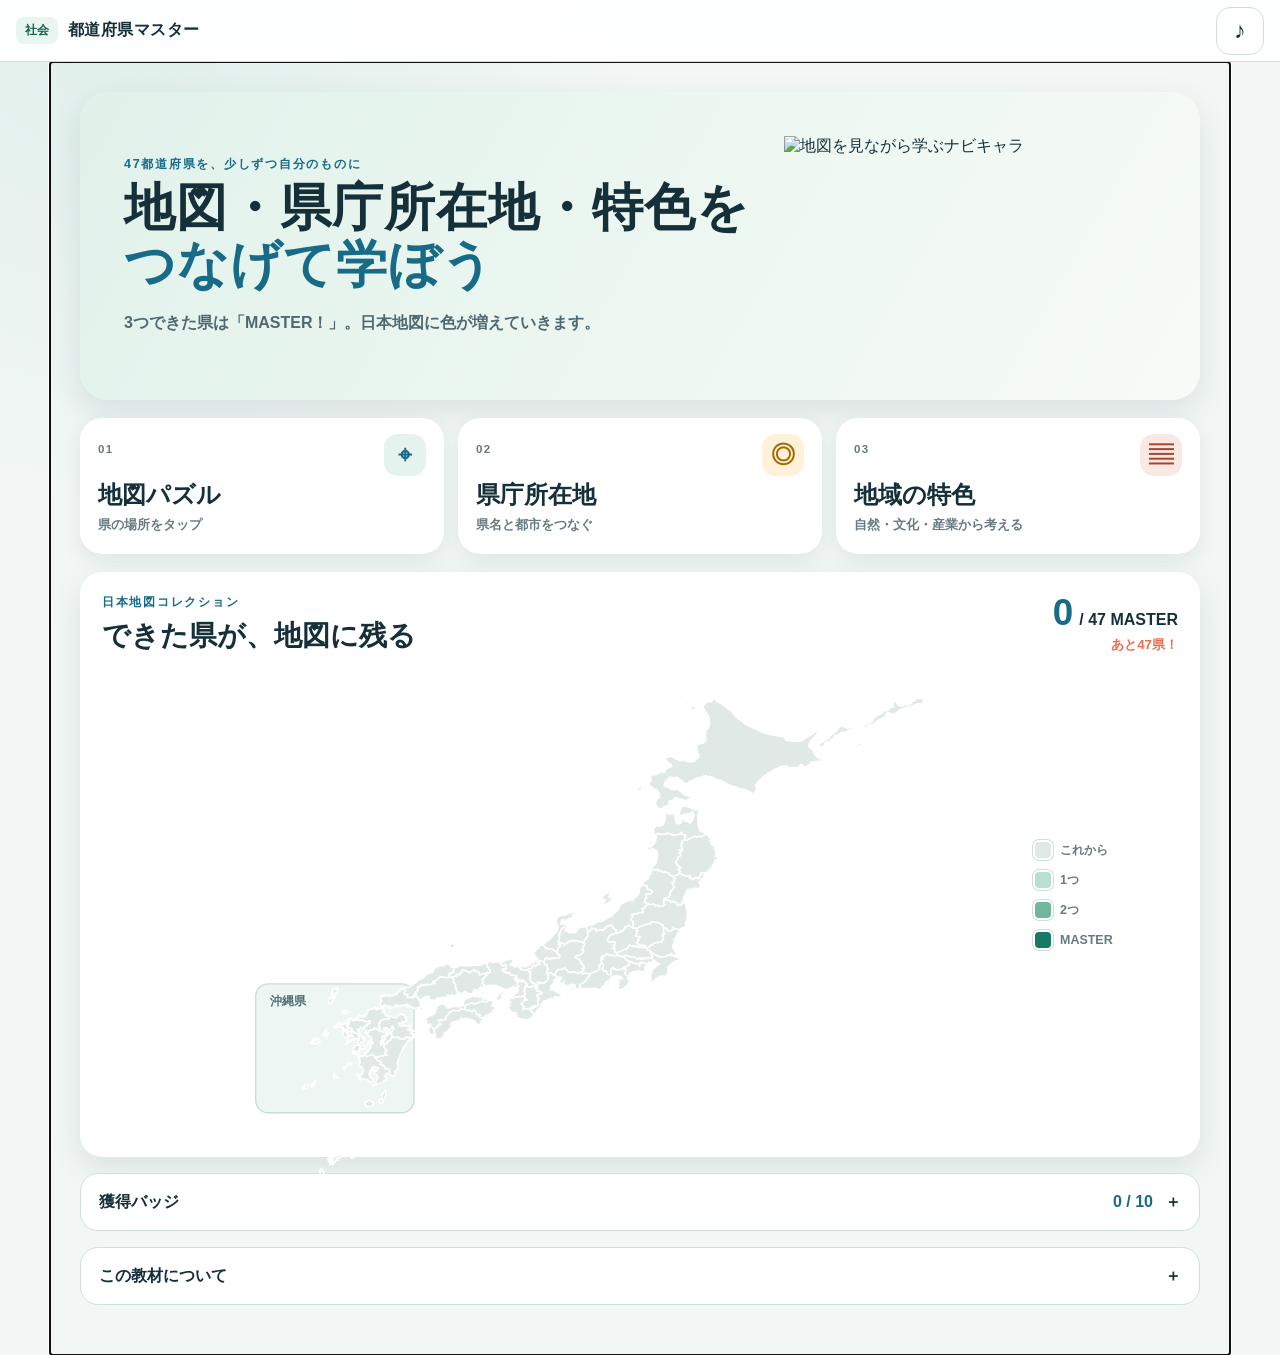
==== index.html @ 00560c6f "Build 都道府県マスター learning app" ====
<!doctype html>
<html lang="ja">
<head>
  <meta charset="utf-8">
  <meta name="viewport" content="width=device-width,initial-scale=1,viewport-fit=cover">
  <meta name="theme-color" content="#176b87">
  <meta name="description" content="地図・県庁所在地・地域の特色から47都道府県を学ぶ、小学生向け社会科学習アプリ">
  <title>都道府県マスター</title>
  <link rel="stylesheet" href="https://tt-sensei.github.io/edu-effects/css/edu-effects-library.css">
  <link rel="stylesheet" href="style.css">
</head>
<body>
  <div id="app" class="app-shell" aria-busy="true">
    <header class="app-header">
      <button id="homeButton" class="icon-button" type="button" aria-label="ホームへ戻る" hidden>⌂</button>
      <div class="brand">
        <span class="brand-kicker">社会</span>
        <span class="brand-title">都道府県マスター</span>
      </div>
      <button id="soundButton" class="icon-button sound-button" type="button" aria-pressed="true" aria-label="音を消す">♪</button>
    </header>

    <main id="main" tabindex="-1">
      <section id="loadingScreen" class="screen is-active loading-screen" aria-live="polite">
        <div class="loader" aria-hidden="true"></div>
        <p>日本地図を用意しています…</p>
      </section>

      <section id="homeScreen" class="screen home-screen" hidden>
        <div class="home-intro">
          <div>
            <p class="eyebrow">47都道府県を、少しずつ自分のものに</p>
            <h1>地図・県庁所在地・特色を<br><span>つなげて学ぼう</span></h1>
            <p class="intro-copy">3つできた県は「MASTER！」。日本地図に色が増えていきます。</p>
          </div>
          <img class="home-navi" src="https://tt-sensei.github.io/navi-character-/assets/web/groups/learning/group-learning-social-map.webp" alt="地図を見ながら学ぶナビキャラ">
        </div>

        <div class="mode-grid" aria-label="学習モード">
          <button class="mode-card mode-map" type="button" data-mode="map">
            <span class="mode-number">01</span><span class="mode-icon" aria-hidden="true">⌖</span>
            <strong>地図パズル</strong><small>県の場所をタップ</small>
          </button>
          <button class="mode-card mode-capital" type="button" data-mode="capital">
            <span class="mode-number">02</span><span class="mode-icon" aria-hidden="true">◎</span>
            <strong>県庁所在地</strong><small>県名と都市をつなぐ</small>
          </button>
          <button class="mode-card mode-feature" type="button" data-mode="feature">
            <span class="mode-number">03</span><span class="mode-icon" aria-hidden="true">▤</span>
            <strong>地域の特色</strong><small>自然・文化・産業から考える</small>
          </button>
        </div>

        <section class="collection-card" aria-labelledby="collectionTitle">
          <div class="collection-heading">
            <div><p class="eyebrow">日本地図コレクション</p><h2 id="collectionTitle">できた県が、地図に残る</h2></div>
            <div class="master-counter"><strong id="masterCount">0</strong><span>/ 47 MASTER</span><small id="remainingCount">あと47県！</small></div>
          </div>
          <div class="collection-body">
            <div id="collectionMap" class="map-host collection-map" aria-label="都道府県の習熟地図"></div>
            <div class="legend" aria-label="習熟度の色分け">
              <span><i class="level-0"></i>これから</span><span><i class="level-1"></i>1つ</span><span><i class="level-2"></i>2つ</span><span><i class="level-3"></i>MASTER</span>
            </div>
          </div>
        </section>

        <details class="badge-panel">
          <summary><span>獲得バッジ</span><strong id="badgeSummary">0 / 10</strong></summary>
          <div id="badgeGrid" class="badge-grid"></div>
        </details>

        <details class="teacher-note">
          <summary>この教材について</summary>
          <p>地方区分は「北海道・東北／関東／中部／近畿／中国・四国／九州・沖縄」の6区分です。東日本は北海道・東北、関東、中部、西日本は近畿、中国・四国、九州・沖縄として統一しています。</p>
          <p>特色問題は、小学校社会科につながる地理・自然・歴史・文化・産業を中心にしています。年度で変わる順位や雑学は扱いません。</p>
        </details>
      </section>

      <section id="setupScreen" class="screen setup-screen" hidden>
        <div class="setup-title">
          <div><p class="eyebrow">チャレンジをえらぶ</p><h1 id="setupModeTitle">地図パズル</h1><p id="setupModeDescription"></p></div>
          <img id="setupNavi" src="https://tt-sensei.github.io/navi-character-/assets/web/groups/learning/group-learning-pair-map.webp" alt="地図を調べるナビキャラ">
        </div>
        <div class="setup-layout">
          <fieldset class="option-group">
            <legend>① はんい</legend>
            <div class="scope-grid">
              <button type="button" class="select-button is-selected" data-scope="全国">全国</button>
              <button type="button" class="select-button" data-scope="東日本">東日本</button>
              <button type="button" class="select-button" data-scope="西日本">西日本</button>
              <button type="button" class="select-button" data-scope="地方">地方モード</button>
            </div>
            <div id="regionGrid" class="region-grid" hidden></div>
          </fieldset>
          <fieldset class="option-group">
            <legend>② 問題数</legend>
            <div class="count-grid">
              <button type="button" class="select-button is-selected" data-count="10"><strong>10問</strong><small>さくっと挑戦</small></button>
              <button type="button" class="select-button" data-count="all"><strong>全部</strong><small id="allCountLabel">47問</small></button>
            </div>
          </fieldset>
        </div>
        <button id="startButton" class="primary-button" type="button">この内容ではじめる <span>›</span></button>
      </section>

      <section id="quizScreen" class="screen quiz-screen" hidden>
        <div class="quiz-status">
          <span id="quizModeLabel" class="quiz-mode-label">地図パズル</span>
          <div class="progress-track" aria-label="問題の進み具合"><i id="progressBar"></i></div>
          <strong id="progressText">1 / 10</strong>
        </div>
        <div class="quiz-main">
          <div class="question-panel">
            <p id="questionKicker" class="question-kicker">地図をタップ</p>
            <h1 id="questionText">茨城県はどこ？</h1>
            <p id="questionSubtext" class="question-subtext"></p>
            <div id="feedback" class="feedback" role="status" aria-live="polite">
              <img id="feedbackNavi" alt="" hidden><strong id="feedbackText">地図をよく見てみよう</strong>
            </div>
          </div>
          <div id="answerArea" class="answer-area">
            <div id="quizMap" class="map-host quiz-map"></div>
            <div id="choiceGrid" class="choice-grid" hidden></div>
          </div>
        </div>
      </section>

      <section id="resultScreen" class="screen result-screen" hidden>
        <img class="result-navi" src="https://tt-sensei.github.io/navi-character-/assets/web/groups/group-celebration.webp" alt="学習の達成を喜ぶナビキャラ">
        <p class="eyebrow">CHALLENGE COMPLETE</p>
        <h1>チャレンジ完了！</h1>
        <div class="result-score"><strong id="resultCorrect">0</strong><span>/ <b id="resultTotal">10</b> 問を1回で正解</span></div>
        <p id="resultMessage">日本地図に、新しい色が増えました。</p>
        <div id="newMasterList" class="new-master-list"></div>
        <div class="result-actions">
          <button id="retryButton" class="secondary-button" type="button">同じ内容でもう一度</button>
          <button id="resultHomeButton" class="primary-button" type="button">ホームへ</button>
        </div>
      </section>
    </main>

    <div id="toast" class="toast" role="status" aria-live="polite" hidden></div>
    <noscript>この教材を使うにはJavaScriptを有効にしてください。</noscript>
  </div>
  <script type="module" src="app.js"></script>
</body>
</html>
---- style.css ----
:root{
  --ink:#16303a;--muted:#667b82;--paper:#fff;--canvas:#f2f7f5;--line:#cfe0dc;
  --teal:#176b87;--teal-dark:#0d526c;--green:#4c956c;--yellow:#f2c14e;--coral:#e66f51;
  --shadow:0 12px 32px rgba(24,68,75,.11);--radius:22px;--tap:48px;
  font-family:"Hiragino Kaku Gothic ProN","Yu Gothic",Meiryo,sans-serif;color:var(--ink);
}
*{box-sizing:border-box}
html{background:var(--canvas)}
body{margin:0;min-height:100dvh;background:
  radial-gradient(circle at 10% 0,rgba(90,180,159,.12),transparent 32rem),var(--canvas)}
button{font:inherit;color:inherit}
button:focus-visible,summary:focus-visible,[tabindex="0"]:focus-visible{outline:4px solid #ffc857;outline-offset:3px}
button{-webkit-tap-highlight-color:transparent}
[hidden]{display:none!important}
.app-shell{min-height:100dvh}
.app-header{height:62px;display:flex;align-items:center;gap:12px;padding:8px max(16px,env(safe-area-inset-left));background:rgba(255,255,255,.92);border-bottom:1px solid var(--line);position:sticky;top:0;z-index:20;backdrop-filter:blur(10px)}
.brand{display:flex;align-items:center;gap:10px;min-width:0;margin-right:auto}
.brand-kicker{background:#e9f5f1;color:#16614e;font-weight:900;padding:5px 9px;border-radius:8px;font-size:.78rem}
.brand-title{font-weight:900;letter-spacing:.03em;white-space:nowrap}
.icon-button{width:var(--tap);height:var(--tap);border:1px solid var(--line);border-radius:14px;background:#fff;font-size:1.45rem;font-weight:900;cursor:pointer}
.sound-button[aria-pressed="false"]{color:#87979b;background:#edf1f0;text-decoration:line-through}
main{width:min(1180px,100%);margin:auto}
.screen{padding:clamp(16px,2.4vw,30px)}
.loading-screen{min-height:calc(100dvh - 62px);display:grid;place-content:center;text-align:center;color:var(--muted)}
.loader{width:54px;height:54px;border:6px solid #dceae6;border-top-color:var(--teal);border-radius:50%;animation:spin .8s linear infinite;margin:auto}
@keyframes spin{to{transform:rotate(360deg)}}
.eyebrow{margin:0 0 6px;color:var(--teal);font-size:.78rem;font-weight:900;letter-spacing:.14em;text-transform:uppercase}
.home-intro{display:grid;grid-template-columns:1fr minmax(230px,36%);min-height:220px;align-items:center;border-radius:28px;padding:clamp(22px,4vw,44px);background:linear-gradient(120deg,#e1f2eb,#f7fbf7);box-shadow:var(--shadow);overflow:hidden}
.home-intro h1,.setup-title h1{margin:0;font-size:clamp(2rem,4vw,3.55rem);line-height:1.12;letter-spacing:.02em}
.home-intro h1 span{color:var(--teal)}
.intro-copy{font-weight:700;color:#506970;line-height:1.7;margin:15px 0 0}
.home-navi{width:100%;height:220px;object-fit:contain;align-self:end}
.mode-grid{display:grid;grid-template-columns:repeat(3,1fr);gap:14px;margin:18px 0}
.mode-card{min-height:136px;border:0;border-radius:var(--radius);padding:18px;text-align:left;background:#fff;box-shadow:0 7px 20px rgba(22,61,69,.09);position:relative;cursor:pointer;transition:transform .16s,box-shadow .16s}
.mode-card:hover{transform:translateY(-3px);box-shadow:var(--shadow)}
.mode-card:active{transform:translateY(0)}
.mode-number{font-size:.72rem;font-weight:900;color:var(--muted);letter-spacing:.12em}
.mode-icon{position:absolute;right:18px;top:16px;width:42px;height:42px;display:grid;place-items:center;border-radius:14px;background:#e5f3ef;color:var(--teal);font-size:1.5rem;font-weight:900}
.mode-card strong,.mode-card small{display:block}
.mode-card strong{font-size:clamp(1.15rem,2vw,1.5rem);margin-top:22px}
.mode-card small{margin-top:5px;color:var(--muted);font-weight:700}
.mode-capital .mode-icon{background:#fff2d8;color:#a56700}.mode-feature .mode-icon{background:#fae8e2;color:#a9432b}
.collection-card{background:#fff;border-radius:var(--radius);padding:22px;box-shadow:var(--shadow)}
.collection-heading{display:flex;align-items:center;justify-content:space-between;gap:16px}
.collection-heading h2{margin:0;font-size:clamp(1.25rem,2.2vw,1.75rem)}
.master-counter{text-align:right;display:grid;grid-template-columns:auto auto;align-items:baseline;column-gap:6px}
.master-counter strong{font-size:2.3rem;color:var(--teal);line-height:1}.master-counter span{font-weight:900}.master-counter small{grid-column:1/-1;margin-top:4px;color:var(--coral);font-weight:900}
.collection-body{display:grid;grid-template-columns:minmax(0,1fr) 145px;gap:12px;align-items:center}
.map-host{min-width:0}.map-host svg{display:block;width:100%;height:100%;overflow:visible}
.collection-map{height:clamp(280px,42vw,480px)}
.japan-map .prefecture{stroke:#fff;stroke-width:1.5;vector-effect:non-scaling-stroke;transition:fill .2s,transform .2s,opacity .2s;transform-box:fill-box;transform-origin:center}
.japan-map .level-0{fill:#e1e9e7}.japan-map .level-1{fill:#b9dfd1}.japan-map .level-2{fill:#72b69b}.japan-map .level-3{fill:#167a65}
.japan-map .map-bg{fill:#edf6f3;stroke:#c6ddd7;stroke-width:1.5}.japan-map .inset-label{font-size:14px;font-weight:900;fill:#4f7076}
.legend{display:flex;flex-direction:column;gap:10px;font-size:.78rem;font-weight:800;color:var(--muted)}
.legend span{display:flex;align-items:center;gap:7px}.legend i{width:20px;height:20px;border-radius:6px;border:2px solid #fff;box-shadow:0 0 0 1px var(--line)}
.legend .level-0{background:#e1e9e7}.legend .level-1{background:#b9dfd1}.legend .level-2{background:#72b69b}.legend .level-3{background:#167a65}
.badge-panel,.teacher-note{background:#fff;border:1px solid var(--line);border-radius:18px;margin-top:16px;overflow:hidden}
.badge-panel summary,.teacher-note summary{min-height:56px;display:flex;align-items:center;justify-content:space-between;padding:12px 18px;cursor:pointer;font-weight:900;list-style:none}.badge-panel summary::-webkit-details-marker,.teacher-note summary::-webkit-details-marker{display:none}
.badge-panel summary:after,.teacher-note summary:after{content:"＋";margin-left:12px}.badge-panel[open] summary:after,.teacher-note[open] summary:after{content:"−"}
.badge-panel summary strong{margin-left:auto;color:var(--teal)}
.badge-grid{display:grid;grid-template-columns:repeat(5,1fr);gap:12px;padding:0 18px 18px}
.badge-item{text-align:center;position:relative;border-radius:14px;padding:10px 5px;background:#f3f7f6}.badge-item img{width:70px;height:70px;object-fit:contain}.badge-item:not(.is-earned) img{filter:grayscale(1);opacity:.22}.badge-item strong{display:block;font-size:.78rem}.badge-item small{display:block;color:var(--muted);font-size:.68rem;margin-top:2px}.badge-item.is-earned{background:#fff6d8;box-shadow:inset 0 0 0 2px #efd27a}
.teacher-note{margin-bottom:20px}.teacher-note p{padding:0 18px;margin:0 0 13px;color:var(--muted);font-size:.88rem;line-height:1.7}
.setup-screen{max-width:980px;margin:auto}
.setup-title{display:grid;grid-template-columns:1fr 240px;align-items:center;background:#fff;padding:25px 30px;border-radius:var(--radius);box-shadow:var(--shadow)}
.setup-title p:last-child{color:var(--muted);font-weight:700}.setup-title img{width:100%;height:150px;object-fit:contain}
.setup-layout{display:grid;grid-template-columns:1.2fr .8fr;gap:16px;margin-top:16px}
.option-group{margin:0;border:1px solid var(--line);border-radius:var(--radius);background:#fff;padding:18px;min-width:0}.option-group legend{font-weight:900;padding:0 8px;color:var(--teal)}
.scope-grid,.count-grid{display:grid;gap:10px}.scope-grid{grid-template-columns:repeat(2,1fr)}.count-grid{grid-template-columns:1fr}
.select-button{min-height:58px;border:2px solid var(--line);border-radius:15px;background:#fff;font-weight:900;cursor:pointer;padding:10px}.select-button:hover{border-color:#78aa9d}.select-button.is-selected{color:#fff;background:var(--teal);border-color:var(--teal);box-shadow:0 5px 0 var(--teal-dark)}
.select-button small,.select-button strong{display:block}.select-button small{font-size:.72rem;margin-top:3px;opacity:.82}
.region-grid{display:grid;grid-template-columns:repeat(3,1fr);gap:7px;margin-top:12px;padding-top:12px;border-top:1px dashed var(--line)}.region-grid .select-button{min-height:48px;font-size:.78rem}
.primary-button,.secondary-button{border-radius:17px;min-height:58px;padding:12px 24px;font-weight:900;font-size:1.05rem;cursor:pointer}
.primary-button{border:0;background:var(--teal);color:#fff;box-shadow:0 6px 0 var(--teal-dark)}.primary-button:active{transform:translateY(3px);box-shadow:0 3px 0 var(--teal-dark)}.primary-button span{font-size:1.5em;margin-left:10px}
.secondary-button{border:2px solid var(--line);background:#fff}
#startButton{display:block;width:min(420px,100%);margin:22px auto 8px}
.quiz-screen{height:calc(100dvh - 62px);padding:12px 18px;display:flex;flex-direction:column;overflow:hidden}
.quiz-status{height:46px;display:grid;grid-template-columns:auto minmax(100px,1fr) auto;gap:12px;align-items:center}
.quiz-mode-label{font-weight:900;color:var(--teal);font-size:.82rem}.progress-track{height:10px;background:#dce8e5;border-radius:10px;overflow:hidden}.progress-track i{display:block;height:100%;width:0;background:linear-gradient(90deg,#48a78b,#f2c14e);border-radius:inherit;transition:width .25s}.quiz-status strong{font-variant-numeric:tabular-nums}
.quiz-main{min-height:0;flex:1;display:grid;grid-template-columns:minmax(260px,34%) 1fr;gap:14px}
.question-panel{background:#fff;border-radius:var(--radius);padding:clamp(18px,2.5vw,30px);display:flex;flex-direction:column;box-shadow:var(--shadow);min-height:0}
.question-kicker{color:var(--teal);font-weight:900;margin:0 0 8px}.question-panel h1{font-size:clamp(1.55rem,3vw,2.55rem);line-height:1.35;margin:0;overflow-wrap:anywhere}.question-subtext{color:var(--muted);font-weight:700;line-height:1.55}
.feedback{margin-top:auto;min-height:76px;border-radius:17px;background:#eff6f4;padding:10px 13px;display:flex;align-items:center;gap:10px;color:#48656b}.feedback img{width:58px;height:58px;object-fit:contain}.feedback.is-correct{background:#e1f5e7;color:#176440}.feedback.is-wrong{background:#fff0e9;color:#a34730}.feedback.is-hint{background:#fff6d7;color:#7b5900}
.answer-area{min-width:0;min-height:0;background:#fff;border-radius:var(--radius);box-shadow:var(--shadow);display:grid;place-items:center;padding:8px;position:relative;overflow:hidden}
.quiz-map{width:100%;height:100%;min-height:380px}.quiz-map .prefecture{fill:#b7d6d0;cursor:pointer;stroke:#fff;stroke-width:1.8;vector-effect:non-scaling-stroke;transform-box:fill-box;transform-origin:center}.quiz-map .prefecture.is-outside{fill:#e5ecea;opacity:.55}.quiz-map .prefecture:hover,.quiz-map .prefecture:focus-visible{fill:#76b9a4}.quiz-map .prefecture.is-wrong{fill:#e89b89;animation:shake .28s}.quiz-map .prefecture.is-hint{fill:#f4c84d;animation:pulse 1s ease-in-out infinite}.quiz-map .prefecture.is-correct{fill:#2d9d78;animation:pop .38s ease-out}
.choice-grid{width:min(760px,94%);display:grid;grid-template-columns:repeat(2,1fr);gap:14px}.choice-button{min-height:90px;border:3px solid #d2e2de;background:#fff;border-radius:18px;padding:14px;font-size:clamp(1.05rem,2.2vw,1.45rem);font-weight:900;cursor:pointer;box-shadow:0 5px 0 #d2e2de}.choice-button:hover{border-color:#68a997}.choice-button:active{transform:translateY(3px);box-shadow:0 2px 0 #d2e2de}.choice-button.is-wrong{border-color:#db806a;background:#fff1ed;color:#9a3e29;animation:shake .28s}.choice-button.is-hint{border-color:#e0b631;background:#fff8d7;animation:pulse 1s ease-in-out infinite}.choice-button.is-correct{border-color:#328f6c;background:#e5f6eb;color:#176440;animation:pop .35s}
@keyframes shake{25%{transform:translateX(-5px)}75%{transform:translateX(5px)}}@keyframes pulse{50%{filter:brightness(1.08);transform:scale(1.025)}}@keyframes pop{50%{transform:translateY(-7px) scale(1.035)}}
.result-screen{text-align:center;max-width:760px;margin:auto;padding-top:20px}.result-navi{height:min(25dvh,210px);max-width:100%;object-fit:contain}.result-screen h1{font-size:clamp(2rem,5vw,3.5rem);margin:3px}.result-score{display:flex;justify-content:center;align-items:baseline;gap:8px;margin:10px}.result-score strong{font-size:4rem;color:var(--teal);line-height:1}.result-score span{font-size:1.2rem;font-weight:900}.result-screen>p:not(.eyebrow){color:var(--muted);font-weight:700}.new-master-list{display:flex;justify-content:center;gap:7px;flex-wrap:wrap}.master-chip{padding:7px 11px;background:#e0f2eb;color:#176440;border-radius:999px;font-weight:900}.result-actions{display:flex;justify-content:center;gap:12px;margin-top:20px}.result-actions button{min-width:210px}
.toast{position:fixed;z-index:100;left:50%;bottom:max(20px,env(safe-area-inset-bottom));transform:translateX(-50%);width:min(440px,calc(100% - 30px));background:#173a42;color:#fff;border-radius:18px;padding:15px 18px;text-align:center;font-weight:900;box-shadow:0 14px 40px rgba(0,0,0,.25);animation:toast-in .28s ease-out}@keyframes toast-in{from{opacity:0;transform:translate(-50%,10px)}}
@media (max-width:760px){
  .app-header{height:58px}.screen{padding:13px}.home-intro{grid-template-columns:1fr;padding:22px}.home-intro h1{font-size:2rem}.home-navi{height:150px}.mode-grid{grid-template-columns:1fr}.mode-card{min-height:105px}.mode-card strong{margin-top:11px}.collection-heading{align-items:flex-start}.collection-body{grid-template-columns:1fr}.collection-map{height:330px}.legend{flex-direction:row;flex-wrap:wrap;justify-content:center}.badge-grid{grid-template-columns:repeat(2,1fr)}
  .setup-title{grid-template-columns:1fr;padding:20px}.setup-title img{height:110px}.setup-layout{grid-template-columns:1fr}.region-grid{grid-template-columns:repeat(2,1fr)}
  .quiz-screen{height:auto;min-height:calc(100dvh - 58px);overflow:visible}.quiz-main{grid-template-columns:1fr}.question-panel{min-height:190px}.feedback{margin-top:14px}.answer-area{min-height:440px}.quiz-map{height:430px;min-height:0}.choice-grid{grid-template-columns:1fr;gap:10px;padding:10px 0}.choice-button{min-height:64px}.result-actions{flex-direction:column}.result-actions button{width:100%}
}
@media (orientation:landscape) and (max-height:700px){
  .app-header{height:52px}.quiz-screen{height:calc(100dvh - 52px);padding:8px 14px}.quiz-status{height:38px}.question-panel{padding:17px}.feedback{min-height:64px}.feedback img{width:48px;height:48px}.quiz-map{min-height:300px}.choice-button{min-height:72px}.result-navi{height:125px}.result-screen{padding-top:8px}.result-score strong{font-size:3rem}
}
@media (prefers-reduced-motion:reduce){*,*::before,*::after{animation-duration:.01ms!important;animation-iteration-count:1!important;scroll-behavior:auto!important;transition-duration:.01ms!important}}
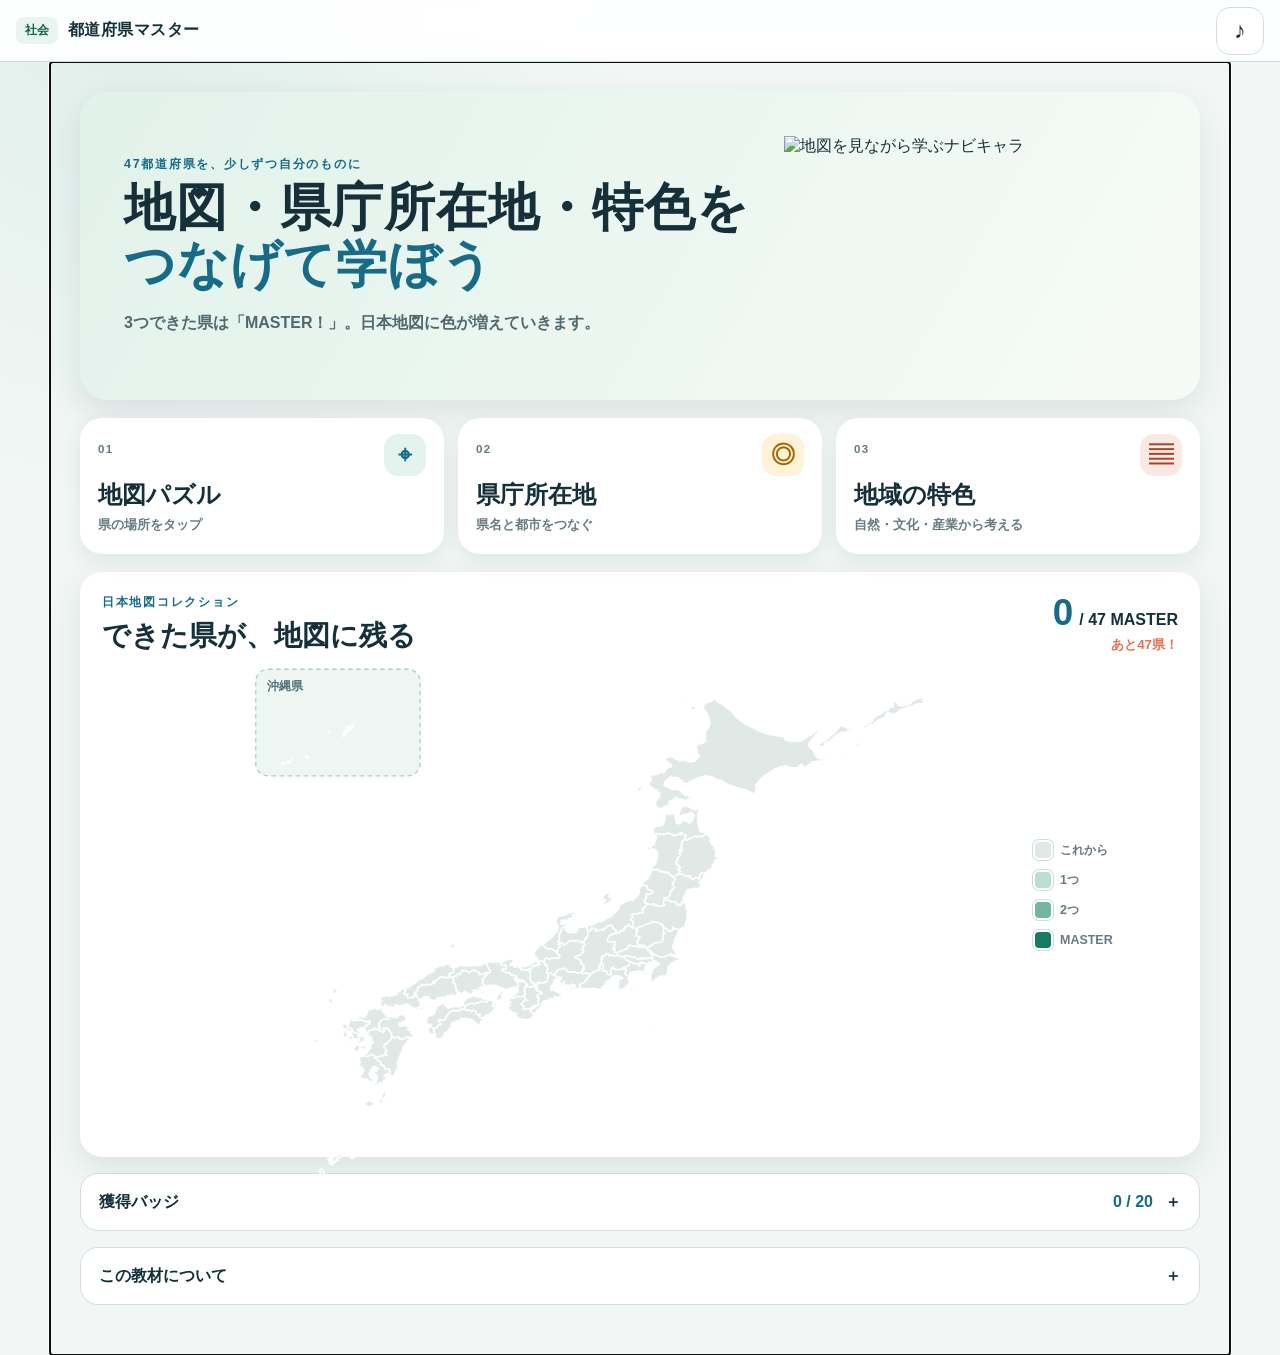
==== commit 561b3b56: "Expand prefecture practice and badge milestones" ====
--- a/index.html
+++ b/index.html
@@ -65,7 +65,7 @@
         </section>
 
         <details class="badge-panel">
-          <summary><span>獲得バッジ</span><strong id="badgeSummary">0 / 10</strong></summary>
+          <summary><span>獲得バッジ</span><strong id="badgeSummary">0 / 20</strong></summary>
           <div id="badgeGrid" class="badge-grid"></div>
         </details>
 
--- a/style.css
+++ b/style.css
@@ -47,10 +47,12 @@
 .master-counter strong{font-size:2.3rem;color:var(--teal);line-height:1}.master-counter span{font-weight:900}.master-counter small{grid-column:1/-1;margin-top:4px;color:var(--coral);font-weight:900}
 .collection-body{display:grid;grid-template-columns:minmax(0,1fr) 145px;gap:12px;align-items:center}
 .map-host{min-width:0}.map-host svg{display:block;width:100%;height:100%;overflow:visible}
+.map-controls{position:absolute;right:14px;top:14px;z-index:4;display:flex;gap:6px;padding:6px;background:rgba(255,255,255,.92);border:1px solid var(--line);border-radius:14px;box-shadow:0 5px 16px rgba(20,65,72,.14)}
+.map-controls button{min-width:44px;height:44px;border:0;border-radius:10px;background:#e5f3ef;color:var(--teal-dark);font-size:1.45rem;font-weight:900;cursor:pointer}.map-controls button:hover{background:#cfe9e1}.map-controls .map-reset{padding:0 11px;font-size:.78rem}
 .collection-map{height:clamp(280px,42vw,480px)}
 .japan-map .prefecture{stroke:#fff;stroke-width:1.5;vector-effect:non-scaling-stroke;transition:fill .2s,transform .2s,opacity .2s;transform-box:fill-box;transform-origin:center}
 .japan-map .level-0{fill:#e1e9e7}.japan-map .level-1{fill:#b9dfd1}.japan-map .level-2{fill:#72b69b}.japan-map .level-3{fill:#167a65}
-.japan-map .map-bg{fill:#edf6f3;stroke:#c6ddd7;stroke-width:1.5}.japan-map .inset-label{font-size:14px;font-weight:900;fill:#4f7076}
+.japan-map .map-bg{fill:#edf6f3;stroke:#abcfc5;stroke-width:1.5;stroke-dasharray:5 4}.japan-map .inset-label{font-size:14px;font-weight:900;fill:#4f7076}
 .legend{display:flex;flex-direction:column;gap:10px;font-size:.78rem;font-weight:800;color:var(--muted)}
 .legend span{display:flex;align-items:center;gap:7px}.legend i{width:20px;height:20px;border-radius:6px;border:2px solid #fff;box-shadow:0 0 0 1px var(--line)}
 .legend .level-0{background:#e1e9e7}.legend .level-1{background:#b9dfd1}.legend .level-2{background:#72b69b}.legend .level-3{background:#167a65}
@@ -82,7 +84,7 @@
 .question-kicker{color:var(--teal);font-weight:900;margin:0 0 8px}.question-panel h1{font-size:clamp(1.55rem,3vw,2.55rem);line-height:1.35;margin:0;overflow-wrap:anywhere}.question-subtext{color:var(--muted);font-weight:700;line-height:1.55}
 .feedback{margin-top:auto;min-height:76px;border-radius:17px;background:#eff6f4;padding:10px 13px;display:flex;align-items:center;gap:10px;color:#48656b}.feedback img{width:58px;height:58px;object-fit:contain}.feedback.is-correct{background:#e1f5e7;color:#176440}.feedback.is-wrong{background:#fff0e9;color:#a34730}.feedback.is-hint{background:#fff6d7;color:#7b5900}
 .answer-area{min-width:0;min-height:0;background:#fff;border-radius:var(--radius);box-shadow:var(--shadow);display:grid;place-items:center;padding:8px;position:relative;overflow:hidden}
-.quiz-map{width:100%;height:100%;min-height:380px}.quiz-map .prefecture{fill:#b7d6d0;cursor:pointer;stroke:#fff;stroke-width:1.8;vector-effect:non-scaling-stroke;transform-box:fill-box;transform-origin:center}.quiz-map .prefecture.is-outside{fill:#e5ecea;opacity:.55}.quiz-map .prefecture:hover,.quiz-map .prefecture:focus-visible{fill:#76b9a4}.quiz-map .prefecture.is-wrong{fill:#e89b89;animation:shake .28s}.quiz-map .prefecture.is-hint{fill:#f4c84d;animation:pulse 1s ease-in-out infinite}.quiz-map .prefecture.is-correct{fill:#2d9d78;animation:pop .38s ease-out}
+.quiz-map{width:100%;height:100%;min-height:380px}.quiz-map svg{touch-action:none;cursor:grab}.quiz-map svg.is-panning{cursor:grabbing}.quiz-map .prefecture{fill:#b7d6d0;cursor:pointer;stroke:#fff;stroke-width:1.8;vector-effect:non-scaling-stroke;transform-box:fill-box;transform-origin:center}.quiz-map .prefecture.is-outside{fill:#e5ecea;opacity:.55}.quiz-map .prefecture:hover,.quiz-map .prefecture:focus-visible{fill:#76b9a4}.quiz-map .prefecture.is-wrong{fill:#e89b89;animation:shake .28s}.quiz-map .prefecture.is-hint{fill:#f4c84d;animation:pulse 1s ease-in-out infinite}.quiz-map .prefecture.is-correct{fill:#2d9d78;animation:pop .38s ease-out}
 .choice-grid{width:min(760px,94%);display:grid;grid-template-columns:repeat(2,1fr);gap:14px}.choice-button{min-height:90px;border:3px solid #d2e2de;background:#fff;border-radius:18px;padding:14px;font-size:clamp(1.05rem,2.2vw,1.45rem);font-weight:900;cursor:pointer;box-shadow:0 5px 0 #d2e2de}.choice-button:hover{border-color:#68a997}.choice-button:active{transform:translateY(3px);box-shadow:0 2px 0 #d2e2de}.choice-button.is-wrong{border-color:#db806a;background:#fff1ed;color:#9a3e29;animation:shake .28s}.choice-button.is-hint{border-color:#e0b631;background:#fff8d7;animation:pulse 1s ease-in-out infinite}.choice-button.is-correct{border-color:#328f6c;background:#e5f6eb;color:#176440;animation:pop .35s}
 @keyframes shake{25%{transform:translateX(-5px)}75%{transform:translateX(5px)}}@keyframes pulse{50%{filter:brightness(1.08);transform:scale(1.025)}}@keyframes pop{50%{transform:translateY(-7px) scale(1.035)}}
 .result-screen{text-align:center;max-width:760px;margin:auto;padding-top:20px}.result-navi{height:min(25dvh,210px);max-width:100%;object-fit:contain}.result-screen h1{font-size:clamp(2rem,5vw,3.5rem);margin:3px}.result-score{display:flex;justify-content:center;align-items:baseline;gap:8px;margin:10px}.result-score strong{font-size:4rem;color:var(--teal);line-height:1}.result-score span{font-size:1.2rem;font-weight:900}.result-screen>p:not(.eyebrow){color:var(--muted);font-weight:700}.new-master-list{display:flex;justify-content:center;gap:7px;flex-wrap:wrap}.master-chip{padding:7px 11px;background:#e0f2eb;color:#176440;border-radius:999px;font-weight:900}.result-actions{display:flex;justify-content:center;gap:12px;margin-top:20px}.result-actions button{min-width:210px}
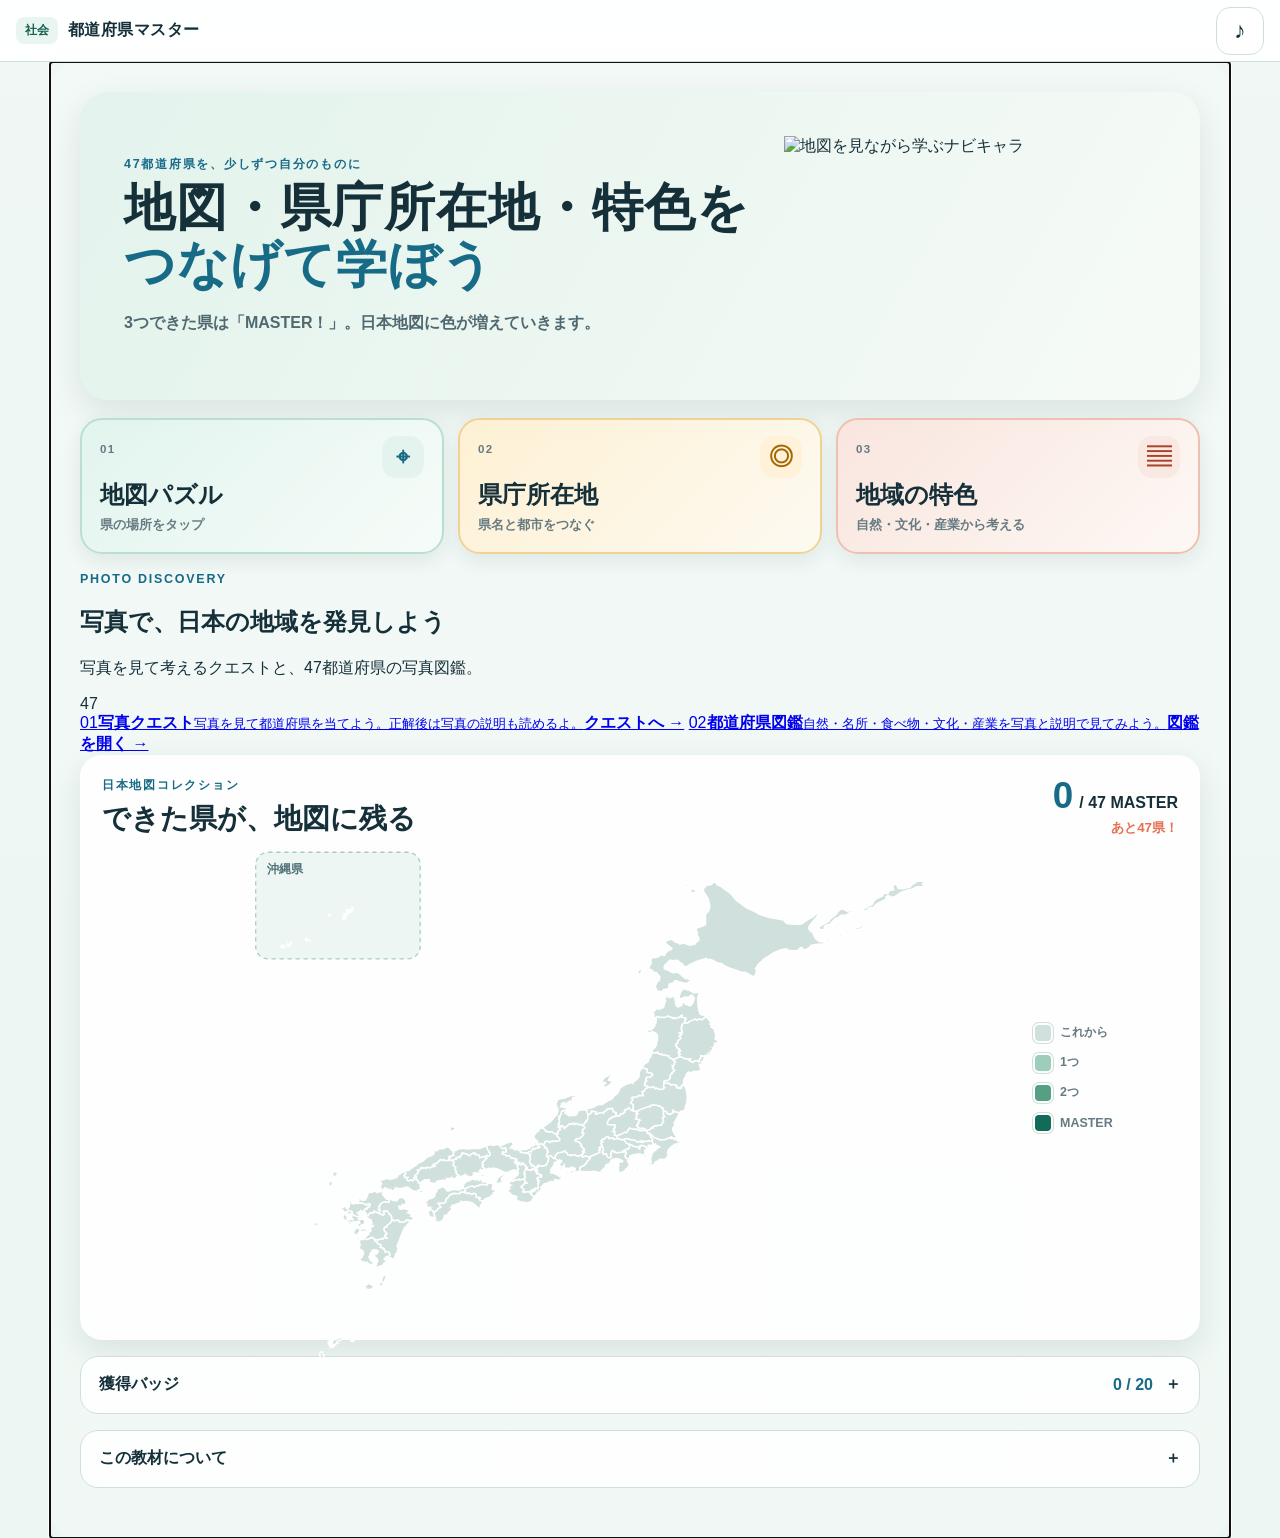
==== commit 85da8ece: "feat: add photo quest and prefecture guide entry points" ====
--- a/index.html
+++ b/index.html
@@ -50,6 +50,14 @@
             <strong>地域の特色</strong><small>自然・文化・産業から考える</small>
           </button>
         </div>
+
+        <section class="photo-entry" aria-labelledby="photoEntryTitle">
+          <div class="photo-entry-heading"><div><p class="eyebrow">PHOTO DISCOVERY</p><h2 id="photoEntryTitle">写真で、日本の地域を発見しよう</h2><p>写真を見て考えるクエストと、47都道府県の写真図鑑。</p></div><span class="photo-entry-mark" aria-hidden="true">47</span></div>
+          <div class="photo-entry-grid">
+            <a class="photo-entry-card photo-entry-quest" href="./photo-world/?mode=quest"><span>01</span><strong>写真クエスト</strong><small>写真を見て都道府県を当てよう。正解後は写真の説明も読めるよ。</small><b>クエストへ →</b></a>
+            <a class="photo-entry-card photo-entry-guide" href="./photo-world/?mode=guide"><span>02</span><strong>都道府県図鑑</strong><small>自然・名所・食べ物・文化・産業を写真と説明で見てみよう。</small><b>図鑑を開く →</b></a>
+          </div>
+        </section>
 
         <section class="collection-card" aria-labelledby="collectionTitle">
           <div class="collection-heading">
--- a/style.css
+++ b/style.css
@@ -31,7 +31,8 @@
 .intro-copy{font-weight:700;color:#506970;line-height:1.7;margin:15px 0 0}
 .home-navi{width:100%;height:220px;object-fit:contain;align-self:end}
 .mode-grid{display:grid;grid-template-columns:repeat(3,1fr);gap:14px;margin:18px 0}
-.mode-card{min-height:136px;border:0;border-radius:var(--radius);padding:18px;text-align:left;background:#fff;box-shadow:0 7px 20px rgba(22,61,69,.09);position:relative;cursor:pointer;transition:transform .16s,box-shadow .16s}
+.mode-card{min-height:136px;border:2px solid transparent;border-radius:var(--radius);padding:18px;text-align:left;background:#fff;box-shadow:0 7px 20px rgba(22,61,69,.09);position:relative;cursor:pointer;transition:transform .16s,box-shadow .16s}
+.mode-card.mode-map{background:linear-gradient(135deg,#e0f4ed,#f7fcf9);border-color:#b9dfd1}.mode-card.mode-capital{background:linear-gradient(135deg,#fff0d0,#fffaf0);border-color:#f0d394}.mode-card.mode-feature{background:linear-gradient(135deg,#fae3dc,#fff8f4);border-color:#efc0b2}
 .mode-card:hover{transform:translateY(-3px);box-shadow:var(--shadow)}
 .mode-card:active{transform:translateY(0)}
 .mode-number{font-size:.72rem;font-weight:900;color:var(--muted);letter-spacing:.12em}
@@ -51,11 +52,11 @@
 .map-controls button{min-width:44px;height:44px;border:0;border-radius:10px;background:#e5f3ef;color:var(--teal-dark);font-size:1.45rem;font-weight:900;cursor:pointer}.map-controls button:hover{background:#cfe9e1}.map-controls .map-reset{padding:0 11px;font-size:.78rem}
 .collection-map{height:clamp(280px,42vw,480px)}
 .japan-map .prefecture{stroke:#fff;stroke-width:1.5;vector-effect:non-scaling-stroke;transition:fill .2s,transform .2s,opacity .2s;transform-box:fill-box;transform-origin:center}
-.japan-map .level-0{fill:#e1e9e7}.japan-map .level-1{fill:#b9dfd1}.japan-map .level-2{fill:#72b69b}.japan-map .level-3{fill:#167a65}
+.japan-map .level-0{fill:#d0e0dc}.japan-map .level-1{fill:#9dcebb}.japan-map .level-2{fill:#559f83}.japan-map .level-3{fill:#126b58}
 .japan-map .map-bg{fill:#edf6f3;stroke:#abcfc5;stroke-width:1.5;stroke-dasharray:5 4}.japan-map .inset-label{font-size:14px;font-weight:900;fill:#4f7076}
 .legend{display:flex;flex-direction:column;gap:10px;font-size:.78rem;font-weight:800;color:var(--muted)}
 .legend span{display:flex;align-items:center;gap:7px}.legend i{width:20px;height:20px;border-radius:6px;border:2px solid #fff;box-shadow:0 0 0 1px var(--line)}
-.legend .level-0{background:#e1e9e7}.legend .level-1{background:#b9dfd1}.legend .level-2{background:#72b69b}.legend .level-3{background:#167a65}
+.legend .level-0{background:#d0e0dc}.legend .level-1{background:#9dcebb}.legend .level-2{background:#559f83}.legend .level-3{background:#126b58}
 .badge-panel,.teacher-note{background:#fff;border:1px solid var(--line);border-radius:18px;margin-top:16px;overflow:hidden}
 .badge-panel summary,.teacher-note summary{min-height:56px;display:flex;align-items:center;justify-content:space-between;padding:12px 18px;cursor:pointer;font-weight:900;list-style:none}.badge-panel summary::-webkit-details-marker,.teacher-note summary::-webkit-details-marker{display:none}
 .badge-panel summary:after,.teacher-note summary:after{content:"＋";margin-left:12px}.badge-panel[open] summary:after,.teacher-note[open] summary:after{content:"−"}
@@ -76,15 +77,17 @@
 .primary-button{border:0;background:var(--teal);color:#fff;box-shadow:0 6px 0 var(--teal-dark)}.primary-button:active{transform:translateY(3px);box-shadow:0 3px 0 var(--teal-dark)}.primary-button span{font-size:1.5em;margin-left:10px}
 .secondary-button{border:2px solid var(--line);background:#fff}
 #startButton{display:block;width:min(420px,100%);margin:22px auto 8px}
-.quiz-screen{height:calc(100dvh - 62px);padding:12px 18px;display:flex;flex-direction:column;overflow:hidden}
+.quiz-screen{height:calc(100dvh - 62px);padding:12px 18px;display:flex;flex-direction:column;overflow:hidden;border-radius:28px;background-image:linear-gradient(118deg,rgba(244,251,248,.91),rgba(239,248,250,.93)),url("https://tt-sensei.github.io/navi-character-/assets/web/backgrounds/daily/daily-classroom.webp");background-size:cover;background-position:center}
 .quiz-status{height:46px;display:grid;grid-template-columns:auto minmax(100px,1fr) auto;gap:12px;align-items:center}
 .quiz-mode-label{font-weight:900;color:var(--teal);font-size:.82rem}.progress-track{height:10px;background:#dce8e5;border-radius:10px;overflow:hidden}.progress-track i{display:block;height:100%;width:0;background:linear-gradient(90deg,#48a78b,#f2c14e);border-radius:inherit;transition:width .25s}.quiz-status strong{font-variant-numeric:tabular-nums}
 .quiz-main{min-height:0;flex:1;display:grid;grid-template-columns:minmax(260px,34%) 1fr;gap:14px}
-.question-panel{background:#fff;border-radius:var(--radius);padding:clamp(18px,2.5vw,30px);display:flex;flex-direction:column;box-shadow:var(--shadow);min-height:0}
+.question-panel{background:rgba(255,255,255,.96);border-radius:var(--radius);padding:clamp(18px,2.5vw,30px);display:flex;flex-direction:column;box-shadow:var(--shadow);min-height:0;border-top:6px solid var(--teal)}
+.quiz-screen.mode-map .question-panel{border-top-color:#2d9d78}.quiz-screen.mode-capital .question-panel{border-top-color:#d69b35}.quiz-screen.mode-feature .question-panel{border-top-color:#d77658}
 .question-kicker{color:var(--teal);font-weight:900;margin:0 0 8px}.question-panel h1{font-size:clamp(1.55rem,3vw,2.55rem);line-height:1.35;margin:0;overflow-wrap:anywhere}.question-subtext{color:var(--muted);font-weight:700;line-height:1.55}
 .feedback{margin-top:auto;min-height:76px;border-radius:17px;background:#eff6f4;padding:10px 13px;display:flex;align-items:center;gap:10px;color:#48656b}.feedback img{width:58px;height:58px;object-fit:contain}.feedback.is-correct{background:#e1f5e7;color:#176440}.feedback.is-wrong{background:#fff0e9;color:#a34730}.feedback.is-hint{background:#fff6d7;color:#7b5900}
-.answer-area{min-width:0;min-height:0;background:#fff;border-radius:var(--radius);box-shadow:var(--shadow);display:grid;place-items:center;padding:8px;position:relative;overflow:hidden}
-.quiz-map{width:100%;height:100%;min-height:380px}.quiz-map svg{touch-action:none;cursor:grab}.quiz-map svg.is-panning{cursor:grabbing}.quiz-map .prefecture{fill:#b7d6d0;cursor:pointer;stroke:#fff;stroke-width:1.8;vector-effect:non-scaling-stroke;transform-box:fill-box;transform-origin:center}.quiz-map .prefecture.is-outside{fill:#e5ecea;opacity:.55}.quiz-map .prefecture:hover,.quiz-map .prefecture:focus-visible{fill:#76b9a4}.quiz-map .prefecture.is-wrong{fill:#e89b89;animation:shake .28s}.quiz-map .prefecture.is-hint{fill:#f4c84d;animation:pulse 1s ease-in-out infinite}.quiz-map .prefecture.is-correct{fill:#2d9d78;animation:pop .38s ease-out}
+.answer-area{min-width:0;min-height:0;background:rgba(255,255,255,.93);border-radius:var(--radius);box-shadow:var(--shadow);display:grid;place-items:center;padding:8px;position:relative;overflow:hidden}
+.quiz-screen.mode-map .answer-area{background:rgba(244,252,248,.94)}.quiz-screen.mode-capital .answer-area{background:rgba(255,250,239,.94)}.quiz-screen.mode-feature .answer-area{background:rgba(255,246,241,.94)}
+.quiz-map{width:100%;height:100%;min-height:380px}.quiz-map svg{touch-action:none;cursor:grab}.quiz-map svg.is-panning{cursor:grabbing}.quiz-map .prefecture{fill:#8fbeb0;cursor:pointer;stroke:#fff;stroke-width:1.8;vector-effect:non-scaling-stroke;transform-box:fill-box;transform-origin:center}.quiz-map .prefecture.is-outside{fill:#d7e5e1;opacity:.68}.quiz-map .prefecture:hover,.quiz-map .prefecture:focus-visible{fill:#5da68e}.quiz-map .prefecture.is-wrong{fill:#e89b89;animation:shake .28s}.quiz-map .prefecture.is-hint{fill:#f4c84d;animation:pulse 1s ease-in-out infinite}.quiz-map .prefecture.is-correct{fill:#258d6d;animation:pop .38s ease-out}
 .choice-grid{width:min(760px,94%);display:grid;grid-template-columns:repeat(2,1fr);gap:14px}.choice-button{min-height:90px;border:3px solid #d2e2de;background:#fff;border-radius:18px;padding:14px;font-size:clamp(1.05rem,2.2vw,1.45rem);font-weight:900;cursor:pointer;box-shadow:0 5px 0 #d2e2de}.choice-button:hover{border-color:#68a997}.choice-button:active{transform:translateY(3px);box-shadow:0 2px 0 #d2e2de}.choice-button.is-wrong{border-color:#db806a;background:#fff1ed;color:#9a3e29;animation:shake .28s}.choice-button.is-hint{border-color:#e0b631;background:#fff8d7;animation:pulse 1s ease-in-out infinite}.choice-button.is-correct{border-color:#328f6c;background:#e5f6eb;color:#176440;animation:pop .35s}
 @keyframes shake{25%{transform:translateX(-5px)}75%{transform:translateX(5px)}}@keyframes pulse{50%{filter:brightness(1.08);transform:scale(1.025)}}@keyframes pop{50%{transform:translateY(-7px) scale(1.035)}}
 .result-screen{text-align:center;max-width:760px;margin:auto;padding-top:20px}.result-navi{height:min(25dvh,210px);max-width:100%;object-fit:contain}.result-screen h1{font-size:clamp(2rem,5vw,3.5rem);margin:3px}.result-score{display:flex;justify-content:center;align-items:baseline;gap:8px;margin:10px}.result-score strong{font-size:4rem;color:var(--teal);line-height:1}.result-score span{font-size:1.2rem;font-weight:900}.result-screen>p:not(.eyebrow){color:var(--muted);font-weight:700}.new-master-list{display:flex;justify-content:center;gap:7px;flex-wrap:wrap}.master-chip{padding:7px 11px;background:#e0f2eb;color:#176440;border-radius:999px;font-weight:900}.result-actions{display:flex;justify-content:center;gap:12px;margin-top:20px}.result-actions button{min-width:210px}
@@ -92,9 +95,40 @@
 @media (max-width:760px){
   .app-header{height:58px}.screen{padding:13px}.home-intro{grid-template-columns:1fr;padding:22px}.home-intro h1{font-size:2rem}.home-navi{height:150px}.mode-grid{grid-template-columns:1fr}.mode-card{min-height:105px}.mode-card strong{margin-top:11px}.collection-heading{align-items:flex-start}.collection-body{grid-template-columns:1fr}.collection-map{height:330px}.legend{flex-direction:row;flex-wrap:wrap;justify-content:center}.badge-grid{grid-template-columns:repeat(2,1fr)}
   .setup-title{grid-template-columns:1fr;padding:20px}.setup-title img{height:110px}.setup-layout{grid-template-columns:1fr}.region-grid{grid-template-columns:repeat(2,1fr)}
-  .quiz-screen{height:auto;min-height:calc(100dvh - 58px);overflow:visible}.quiz-main{grid-template-columns:1fr}.question-panel{min-height:190px}.feedback{margin-top:14px}.answer-area{min-height:440px}.quiz-map{height:430px;min-height:0}.choice-grid{grid-template-columns:1fr;gap:10px;padding:10px 0}.choice-button{min-height:64px}.result-actions{flex-direction:column}.result-actions button{width:100%}
+  .quiz-screen{height:auto;min-height:calc(100dvh - 58px);overflow:visible;border-radius:20px}.quiz-main{grid-template-columns:1fr}.question-panel{min-height:190px}.feedback{margin-top:14px}.answer-area{min-height:440px}.quiz-map{height:430px;min-height:0}.choice-grid{grid-template-columns:1fr;gap:10px;padding:10px 0}.choice-button{min-height:64px}.result-actions{flex-direction:column}.result-actions button{width:100%}
 }
 @media (orientation:landscape) and (max-height:700px){
   .app-header{height:52px}.quiz-screen{height:calc(100dvh - 52px);padding:8px 14px}.quiz-status{height:38px}.question-panel{padding:17px}.feedback{min-height:64px}.feedback img{width:48px;height:48px}.quiz-map{min-height:300px}.choice-button{min-height:72px}.result-navi{height:125px}.result-screen{padding-top:8px}.result-score strong{font-size:3rem}
 }
 @media (prefers-reduced-motion:reduce){*,*::before,*::after{animation-duration:.01ms!important;animation-iteration-count:1!important;scroll-behavior:auto!important;transition-duration:.01ms!important}}
+
+/* VISIBLE LEARNING BACKGROUND */
+html{background:#e8f2ef}
+body{
+  background:
+    linear-gradient(180deg,rgba(244,250,247,.64),rgba(238,247,243,.80)),
+    url("https://tt-sensei.github.io/navi-character-/assets/web/backgrounds/daily/daily-shopping-street.webp") center/cover fixed;
+}
+.home-screen,.setup-screen,.result-screen{
+  background:
+    linear-gradient(180deg,rgba(247,252,249,.34),rgba(243,249,246,.58)),
+    url("https://tt-sensei.github.io/navi-character-/assets/web/backgrounds/daily/daily-shopping-street.webp") center/cover;
+  border-radius:28px;
+}
+.home-intro{background:linear-gradient(120deg,rgba(225,242,235,.88),rgba(247,251,247,.84))}
+.mode-card{background:rgba(255,255,255,.88)}
+.mode-card.mode-map{background:linear-gradient(135deg,rgba(224,244,237,.90),rgba(247,252,249,.86))}
+.mode-card.mode-capital{background:linear-gradient(135deg,rgba(255,240,208,.90),rgba(255,250,240,.86))}
+.mode-card.mode-feature{background:linear-gradient(135deg,rgba(250,227,220,.90),rgba(255,248,244,.86))}
+.collection-card,.badge-panel,.teacher-note,.setup-title,.option-group{background:rgba(255,255,255,.90)}
+.quiz-screen{
+  background-image:
+    linear-gradient(118deg,rgba(244,251,248,.62),rgba(239,248,250,.70)),
+    url("https://tt-sensei.github.io/navi-character-/assets/web/backgrounds/daily/daily-classroom.webp");
+}
+.question-panel{background:rgba(255,255,255,.91)}
+.answer-area{background:rgba(255,255,255,.87)}
+@media (max-width:760px){
+  body{background-attachment:scroll}
+  .home-screen,.setup-screen,.result-screen{border-radius:20px}
+}
